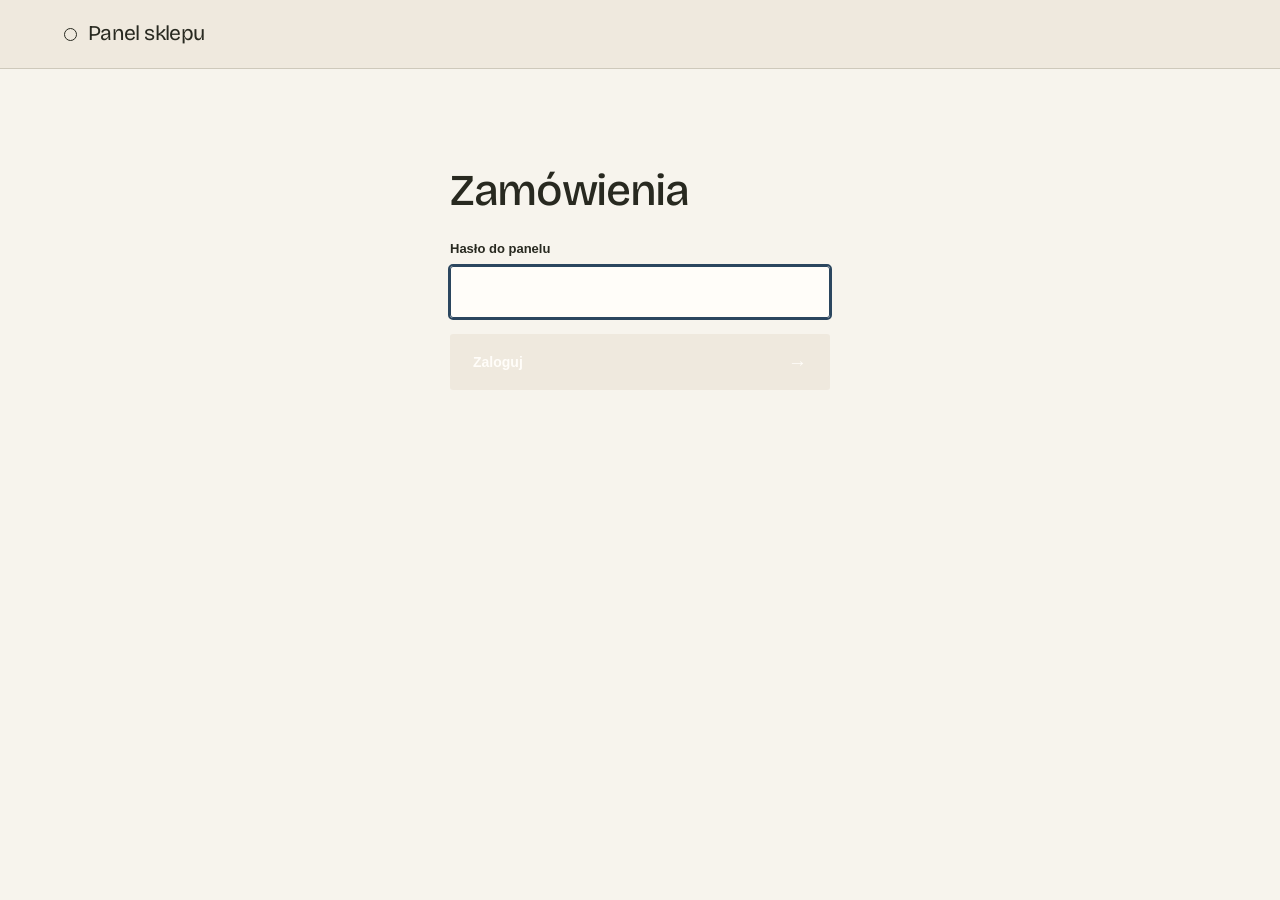
==== public/heartshop/panel/index.html @ 70d25403 "Extract standalone Heartshop Vouchers with PAYMOVE checkout" ====
<!doctype html>
<html lang="pl">
<head>
<meta charset="utf-8">
<meta name="viewport" content="width=device-width, initial-scale=1">
<title>Zamówienia — panel sklepu</title>
<meta name="robots" content="noindex, nofollow">
<link rel="stylesheet" href="../assets/shop.css?v=10">
<link rel="stylesheet" href="../assets/panel.css?v=1">
</head>
<body class="panel">
<div class="demo-banner" id="demo-banner" hidden>Tryb testowy — zamówienia z sandboxa, bez prawdziwych płatności.</div>

<header class="site-header">
  <div class="wrap">
    <span class="brand" id="shop-name">Panel sklepu</span>
    <div class="header-end" id="session-actions" hidden>
      <a class="btn btn-ghost btn-sm" href="../api/panel.php?action=export" id="export">Pobierz CSV</a>
      <button type="button" class="btn btn-ghost btn-sm" id="logout">Wyloguj</button>
    </div>
  </div>
</header>

<main class="wrap panel-main">
  <section id="login" class="login" hidden>
    <h1>Zamówienia</h1>
    <form id="login-form" class="login-form" novalidate>
      <div class="field">
        <label for="password">Hasło do panelu</label>
        <input id="password" type="password" autocomplete="current-password" required>
      </div>
      <div class="form-alert" id="login-alert" role="alert" hidden></div>
      <button class="btn btn-block" type="submit" id="login-button">Zaloguj</button>
    </form>
  </section>

  <section id="app" hidden>
    <form class="redeem" id="redeem-form" novalidate>
      <div class="field">
        <label for="redeem-code">Realizacja vouchera</label>
        <div class="redeem-row">
          <input id="redeem-code" autocomplete="off" autocapitalize="characters" spellcheck="false" placeholder="np. K7PM-4QXT" maxlength="12">
          <button class="btn btn-sm" type="submit">Oznacz jako wykorzystany</button>
        </div>
      </div>
      <p class="redeem-result" id="redeem-result" role="status" hidden></p>
    </form>

    <div class="filters">
      <div class="views" role="group" aria-label="Które zamówienia" id="views"></div>
      <div class="filter-row">
        <input type="search" id="search" placeholder="Szukaj: nazwisko, e-mail, numer, kod" aria-label="Szukaj">
        <select id="type" aria-label="Rodzaj">
          <option value="">Wszystko</option>

          <option value="voucher">Vouchery</option>
        </select>
        <select id="sort" aria-label="Kolejność">
          <option value="new">Najnowsze</option>
          <option value="old">Najstarsze</option>
          <option value="amount">Największa kwota</option>
        </select>
      </div>
    </div>

    <div class="form-alert" id="app-alert" role="alert" hidden></div>
    <p class="muted empty" id="empty" hidden>Nic tu nie ma.</p>
    <div class="orders" id="orders"></div>
  </section>
</main>
<script src="../assets/panel.js?v=1"></script>
</body>
</html>
---- public/heartshop/assets/shop.css ----
/* "Światło po zmroku": ink navy and candle honey up front, a calm light checkout after. */
@font-face { font-family: "Bricolage Grotesque"; font-style: normal; font-weight: 400; font-display: swap; src: url(fonts/bricolage-grotesque-400.woff2) format("woff2"); }
@font-face { font-family: "Bricolage Grotesque"; font-style: normal; font-weight: 500; font-display: swap; src: url(fonts/bricolage-grotesque-500.woff2) format("woff2"); }
:root {
  --night: #111e30;
  --deep: #0c1726;
  --honey: #f0be76;
  --honey-hover: #ffcf8d;
  --paper: #f5f6f8;
  --panel: #e9eef3;
  --white: #fff;
  --ink: #172538;
  --dim: #566375;
  --line: #d4dbe3;
  --field: #b9c5d2;
  --on-night: #f8f6ef;
  --on-night-dim: #c1cddd;
  --night-line: #354153;
  --error: #9b2c1f;
  --sans: -apple-system, BlinkMacSystemFont, "Segoe UI", sans-serif;
  --display: "Bricolage Grotesque", var(--sans);
  color-scheme: light;
}
* { box-sizing: border-box; }
[hidden] { display: none !important; }
html { -webkit-text-size-adjust: 100%; }
body { margin: 0; background: var(--paper); color: var(--ink); font: 16px/1.55 var(--sans); }
img, svg { display: block; max-width: 100%; }
a { color: inherit; text-underline-offset: 4px; }
button, input { font: inherit; -webkit-tap-highlight-color: transparent; }
button, a, input { touch-action: manipulation; }
::selection { background: var(--honey); color: var(--deep); }
h1, h2, h3 { font-family: var(--display); font-weight: 500; letter-spacing: -.035em; line-height: 1.06; margin: 0 0 .5em; text-wrap: balance; }
h1 { font-size: clamp(48px, 6.2vw, 88px); }
h2 { font-size: clamp(34px, 4vw, 55px); }
h3 { font-size: 25px; }
p { margin: 0 0 1em; }
.wrap { width: min(1280px, 90%); margin: 0 auto; }
.narrow { width: min(760px, 90%); }
.muted { color: var(--dim); }
.small { font-size: 13px; }
:focus-visible { outline: 3px solid #a66a24; outline-offset: 4px; }
.eyebrow { color: var(--dim); font-size: 13px; margin: 0 0 18px; }

/* Buttons: honey block, label left, arrow right */
.btn {
  display: inline-flex; align-items: center; justify-content: space-between; gap: 26px;
  min-height: 54px; padding: 15px 23px; border: 0; border-radius: 7px;
  background: var(--honey); color: var(--ink); font-size: 14px; font-weight: 600; line-height: 1.3;
  text-decoration: none; cursor: pointer; transition: background .18s, transform .18s;
}
.btn::after { content: "→"; font-size: 19px; font-weight: 400; line-height: 1; }
.btn:hover { background: var(--honey-hover); transform: translateY(-2px); }
.btn[disabled] { opacity: .5; cursor: wait; transform: none; }
.btn-block { width: 100%; }
.btn-ghost { background: transparent; color: var(--ink); box-shadow: inset 0 0 0 1px var(--field); }
.btn-ghost:hover { background: var(--white); transform: none; }
.btn-ghost::after, .btn-sm::after { content: none; }
.btn-sm { min-height: 44px; padding: 0 14px; font-size: 13px; justify-content: center; }

/* Header / footer */
.site-header { position: sticky; top: var(--banner-h, 0px); z-index: 10; background: var(--paper); border-bottom: 1px solid var(--line); }
.site-header .wrap { display: flex; align-items: center; justify-content: space-between; gap: 20px; min-height: 88px; }
.site-header.on-night { background: var(--night); color: var(--on-night); border-bottom-color: transparent; transition: border-color .18s; }
.site-header.on-night.scrolled { border-bottom-color: var(--night-line); }
.brand { display: inline-flex; align-items: center; gap: 11px; font-family: var(--display); font-size: 25px; letter-spacing: -.035em; line-height: 1.1; text-decoration: none; text-transform: lowercase; }
.brand::before { content: ""; width: 16px; height: 25px; flex: none; border: 1.5px solid currentColor; border-radius: 60% 40% 55% 45%; transform: rotate(18deg); }
.badge { font-size: 13px; text-decoration: none; white-space: nowrap; }
a.badge { font-weight: 600; }
a.badge:hover { text-decoration: underline; }
.badge.secure { color: var(--dim); }
.header-end { display: flex; align-items: center; gap: 18px; }
.lang { display: flex; font-size: 13px; font-weight: 600; letter-spacing: .04em; }
.lang > * { display: inline-flex; align-items: center; min-height: 44px; padding: 0 7px; text-decoration: none; }
.lang a { color: var(--dim); }
.lang a:hover { color: inherit; text-decoration: underline; }
.on-night .lang a { color: var(--on-night-dim); }
.on-night .lang a:hover { color: var(--on-night); }
.site-footer { border-top: 1px solid var(--line); padding: 28px 0 36px; font-size: 13px; color: var(--dim); }
.site-footer .wrap { display: flex; flex-wrap: wrap; gap: 8px 28px; justify-content: space-between; }
.site-footer nav { display: flex; gap: 20px; }
.site-footer a { text-decoration: none; }
.site-footer a:hover { text-decoration: underline; }
.demo-banner { position: sticky; top: 0; z-index: 30; background: #e8edf2; border-bottom: 1px solid #cdd5df; color: #405168; font-size: 13px; line-height: 1.4; text-align: center; padding: 10px 5%; }

/* Landing */
.top { background: var(--night); color: var(--on-night); }
.hero { display: grid; grid-template-columns: 1.05fr 1fr; gap: 4%; align-items: center; min-height: 665px; }
.hero-copy { padding: 35px 0 60px; }
.top .eyebrow { color: var(--on-night-dim); }
.hero h1 { max-width: 8.6em; margin-bottom: 0; }
.hero h1 em { font-style: normal; color: var(--honey); }
.lead { font-size: 17px; max-width: 40ch; }
.hero .lead { color: var(--on-night-dim); margin: 29px 0 0; text-wrap: pretty; }
.buy-row { display: flex; align-items: center; gap: 26px; margin: 34px 0 20px; }
.price { font-family: var(--display); font-size: 30px; letter-spacing: -.025em; white-space: nowrap; }
.reassure { display: flex; flex-wrap: wrap; gap: 4px 20px; padding: 0; margin: 0; list-style: none; font-size: 13px; color: var(--on-night-dim); }
.visual { position: relative; align-self: stretch; min-width: 0; min-height: 480px; margin: 15px 0 0; }
.visual img { position: absolute; inset: 0; width: 100%; height: 100%; object-fit: cover; object-position: 50% 58%; border-radius: 160px 160px 0 0; }
.visual figcaption { position: absolute; left: 22px; right: 20px; bottom: 19px; padding: 9px 12px; border-radius: 5px; background: var(--deep); color: #fff; font-size: 12px; }
.facts { display: flex; justify-content: space-between; gap: 20px; padding: 25px 0; border-top: 1px solid var(--night-line); font-size: 13px; color: var(--on-night-dim); }
.facts strong { color: var(--on-night); font-weight: 500; }

.section { padding: 85px 0 0; }
.features { display: grid; grid-template-columns: repeat(3, 1fr); gap: 40px; margin-top: 44px; padding: 30px 0; border-top: 1px solid var(--line); border-bottom: 1px solid var(--line); }
.card p:last-child { margin-bottom: 0; }
.features h3 { margin-bottom: 10px; }
.features p { font-size: 14px; max-width: 32ch; text-wrap: pretty; }
.split { display: grid; grid-template-columns: 1fr 1fr; gap: 10%; align-items: start; }
.split .muted { max-width: 43ch; }
.specs { margin: 0; padding: 0; list-style: none; border-top: 1px solid var(--line); font-size: 14px; }
.specs li { display: flex; justify-content: space-between; gap: 16px; padding: 14px 0; border-bottom: 1px solid var(--line); }
.specs li span:first-child { color: var(--dim); }
.faq { display: grid; grid-template-columns: .8fr 1.2fr; gap: 14%; padding-bottom: 85px; }
.faq h2 { max-width: 9ch; }
.faq details { border-bottom: 1px solid var(--line); }
.faq summary { cursor: pointer; list-style: none; padding: 19px 36px 19px 0; position: relative; }
.faq summary::-webkit-details-marker { display: none; }
.faq summary::after { content: "+"; position: absolute; right: 2px; top: 14px; font-size: 22px; font-weight: 300; transition: transform .2s; }
.faq details[open] summary::after { transform: rotate(45deg); }
.faq details p { color: var(--dim); font-size: 14px; padding-right: 36px; }
.cta-final { background: #e5eaf0; padding: 42px 0; }
.cta-final .wrap { display: flex; align-items: center; justify-content: space-between; gap: 25px; }
.cta-final h2 { font-size: 36px; margin-bottom: 10px; }
.cta-final p { color: var(--dim); font-size: 14px; margin: 0; }
.cta-final .btn { flex: none; }

/* Checkout */
.checkout { padding: 45px 0 65px; }
.checkout h1 { font-size: 48px; margin: 22px 0 12px; }
.back { font-size: 13px; color: var(--dim); text-decoration: none; }
.back:hover { color: var(--ink); text-decoration: underline; }
.layout { display: flex; flex-direction: column; gap: 22px; margin-top: 34px; }
.summary { display: contents; }
.sum-product { order: 1; }
.form { order: 2; }
.sum-pay { order: 3; }
.sum-product, .sum-pay { background: var(--panel); border-radius: 12px; padding: 24px; }
@media (min-width: 900px) {
  .layout { display: grid; grid-template-columns: minmax(0, 1.25fr) minmax(0, .85fr); gap: 9%; align-items: start; }
  .summary { display: flex; flex-direction: column; position: sticky; top: calc(108px + var(--banner-h, 0px)); z-index: 1; grid-column: 2; grid-row: 1; background: var(--panel); border-radius: 12px; }
  .sum-product, .sum-pay { background: none; padding: 30px; }
  .sum-pay { padding-top: 0; }
  .form { grid-column: 1; grid-row: 1; }
}
.fieldset { border: 0; border-top: 1px solid var(--line); margin: 0; padding: 26px 0 30px; min-width: 0; }
.fieldset legend { float: left; width: 100%; padding: 0; font-family: var(--display); font-size: 25px; font-weight: 500; letter-spacing: -.035em; line-height: 1.06; margin-bottom: 20px; }
.fieldset legend + * { clear: left; }
.grid { display: grid; gap: 18px; }
@media (min-width: 560px) { .grid-2 { grid-template-columns: 1fr 1fr; } .grid-pc { grid-template-columns: 9em 1fr; } }
.field label { display: block; font-size: 13px; font-weight: 550; margin-bottom: 7px; }
.field input {
  width: 100%; min-width: 0; min-height: 50px; padding: 13px 14px; border: 1px solid var(--field); border-radius: 6px;
  background: var(--white); color: var(--ink); caret-color: #a76b21; font-size: 16px; transition: border-color .15s;
}
.field textarea {
  display: block; width: 100%; min-width: 0; min-height: 96px; padding: 13px 14px; border: 1px solid var(--field); border-radius: 6px;
  background: var(--white); color: var(--ink); caret-color: #a76b21; font: inherit; font-size: 16px; resize: vertical;
}
.field input::placeholder, .field textarea::placeholder { color: #627085; }
.field input:focus, .field textarea:focus { outline: 2px solid #2b465f; outline-offset: 0; border-color: #2b465f; }
.field.invalid input { border-color: var(--error); }
.field .hint, .address > .hint { font-size: 12px; color: var(--dim); margin-top: 7px; }
.address > .hint { margin-top: -6px; }
.error { display: none; color: var(--error); font-size: 12px; margin-top: 7px; }
.invalid > .error, .field.invalid .error { display: block; }

.options { display: grid; gap: 10px; }
.option { position: relative; display: flex; align-items: center; gap: 12px; padding: 16px; border: 1px solid #bec9d4; border-radius: 7px; background: var(--white); cursor: pointer; }
.option input { position: absolute; opacity: 0; pointer-events: none; }
.option .dot { flex: none; width: 18px; height: 18px; border-radius: 50%; border: 1px solid #627085; display: grid; place-items: center; background: var(--white); }
.option input:checked ~ .dot { border-color: #203c56; }
.option input:checked ~ .dot::after { content: ""; width: 10px; height: 10px; border-radius: 50%; background: #203c56; }
.option:has(input:checked) { border-color: #2b465f; background: #eaf0f5; }
.option:has(input:focus-visible) { outline: 3px solid #a66a24; outline-offset: 2px; }
.option .body { flex: 1; min-width: 0; }
.option .title { display: block; font-size: 14px; font-weight: 550; }
.option .sub { display: block; font-size: 12px; color: var(--dim); }
.option .cost { font-size: 14px; white-space: nowrap; font-variant-numeric: tabular-nums; }
.option .cost.free { font-weight: 600; }
.reveal, .address { margin-top: 18px; }
.reveal[hidden] { display: none; }

.point { display: flex; align-items: center; gap: 14px; padding: 14px 16px; border: 1px solid #2b465f; border-radius: 7px; background: #eaf0f5; }
.point .body { flex: 1; min-width: 0; font-size: 14px; }
.point strong { display: block; font-weight: 550; }

.check { display: flex; gap: 10px; align-items: center; min-height: 44px; cursor: pointer; font-size: 14px; }
.check input { flex: none; width: 18px; height: 18px; margin: 0; accent-color: #203c56; }
.check-wrap.invalid .check { color: var(--error); }

.product-line { display: flex; gap: 16px; align-items: center; }
.thumb { flex: none; width: 64px; height: 78px; object-fit: cover; object-position: center 65%; border-radius: 5px; }
.product-line .body { flex: 1; min-width: 0; }
.product-line .name { font-family: var(--display); font-size: 22px; font-weight: 500; letter-spacing: -.035em; line-height: 1.1; }
.product-line .variant { font-size: 12px; color: var(--dim); margin-top: 6px; }
.price-each { font-size: 14px; white-space: nowrap; }
.qty-row { display: flex; align-items: center; justify-content: space-between; margin-top: 20px; padding-top: 20px; border-top: 1px solid #c6d1dd; font-size: 13px; }
.stepper { display: inline-flex; align-items: center; border: 1px solid #c6d1dd; border-radius: 6px; background: var(--white); overflow: hidden; }
.stepper button { width: 44px; height: 44px; border: 0; background: none; font-size: 20px; cursor: pointer; color: var(--ink); }
.stepper button:hover:not(:disabled) { background: #dce4ec; }
.stepper button:disabled { opacity: .35; cursor: default; }
.stepper output { min-width: 2.4em; text-align: center; font-variant-numeric: tabular-nums; }
.totals { margin: 0 0 16px; font-size: 14px; }
.totals div { display: flex; justify-content: space-between; gap: 14px; padding: 8px 0; font-variant-numeric: tabular-nums; }
.totals .grand { border-top: 1px solid #c6d1dd; margin-top: 12px; padding-top: 20px; font-size: 22px; font-weight: 600; }
.sum-pay .btn { background: var(--night); color: var(--white); }
.sum-pay .btn:hover { background: #263c55; }
.nudge { font-size: 13px; color: #5d4226; background: #faefd9; border-radius: 6px; padding: 10px 13px; margin-bottom: 16px; }
.nudge[hidden] { display: none; }
.pay-note { margin: 14px 0 0; font-size: 12px; color: var(--dim); text-align: center; }
.form-alert { padding: 12px 14px; border: 1px solid var(--error); border-radius: 6px; color: var(--error); font-size: 13px; margin-bottom: 16px; background: var(--white); }
.form-alert.info { border-color: transparent; color: #5d4226; background: #faefd9; }
.form-alert[hidden] { display: none; }
.methods { margin-top: 16px; }

dialog.map { width: min(960px, 100vw - 24px); height: min(720px, 100dvh - 24px); padding: 0; border: 0; border-radius: 12px; }
dialog.map::backdrop { background: rgba(12, 23, 38, .6); }
dialog.map .bar { display: flex; justify-content: space-between; align-items: center; padding: 10px 16px; border-bottom: 1px solid var(--line); }
dialog.map[open] { display: flex; flex-direction: column; }
#map-host { flex: 1; min-height: 0; }
#map-host inpost-geowidget, #map-host iframe { display: block; width: 100%; height: 100%; border: 0; }

.spinner { width: 22px; height: 22px; border-radius: 50%; border: 2px solid currentColor; border-right-color: transparent; animation: spin .8s linear infinite; }
@keyframes spin { to { transform: rotate(360deg); } }

/* Thank-you / legal */
.thanks { display: grid; grid-template-columns: 1.15fr .85fr; gap: 12%; align-items: center; min-height: 650px; padding: 65px 0; }
.thanks h1 { font-size: clamp(45px, 5vw, 68px); margin: 23px 0 18px; }
.thanks .lead { color: var(--dim); font-size: 16px; max-width: 45ch; margin-bottom: 0; }
.thanks .btn { margin-top: 22px; }
.thanks .badge-mark { width: 54px; height: 54px; border-radius: 50%; display: grid; place-items: center; font-size: 24px; background: #dfe9e3; color: #315844; }
.thanks .badge-mark.wait { background: #faefd9; color: #7a5420; }
.thanks-photo { aspect-ratio: 4 / 5; width: 100%; height: auto; object-fit: cover; object-position: 50% 62%; border-radius: 120px 120px 0 0; }
.legal { padding: 56px 0; }
.legal h1 { font-size: clamp(40px, 5vw, 56px); }
.legal h2 { font-size: 25px; margin-top: 1.8em; }
.legal p { color: var(--dim); }
.legal p.form-alert { color: #5d4226; }
.placeholder { background: #faefd9; color: #5d4226; padding: 0 .25em; }

/* Voucher: the card is the product, so it is also the hero visual, the thank-you visual and the printout */
.voucher-visual { display: grid; place-items: center; align-self: stretch; min-height: 480px; margin: 15px 0 0; }
.voucher-card {
  --notch: 15px;
  position: relative; display: grid; gap: 10px; width: min(460px, 100%); padding: 34px 34px 30px;
  border-radius: 14px; background: linear-gradient(150deg, #fff7ea, #f6dfb8 70%, #f0be76); color: var(--deep);
  box-shadow: 0 30px 60px -28px rgba(0, 0, 0, .55);
  -webkit-mask: radial-gradient(circle var(--notch) at 0 62%, #0000 98%, #000) left / 51% 100% no-repeat,
                radial-gradient(circle var(--notch) at 100% 62%, #0000 98%, #000) right / 51% 100% no-repeat;
          mask: radial-gradient(circle var(--notch) at 0 62%, #0000 98%, #000) left / 51% 100% no-repeat,
                radial-gradient(circle var(--notch) at 100% 62%, #0000 98%, #000) right / 51% 100% no-repeat;
}
.voucher-visual .voucher-card { transform: rotate(-4deg); }
.voucher-card [hidden] { display: none !important; }
.v-kind { font-size: 12px; font-weight: 600; letter-spacing: .14em; text-transform: uppercase; color: #7a5420; }
.v-product { font-family: var(--display); font-size: clamp(30px, 3.4vw, 42px); font-weight: 500; letter-spacing: -.035em; line-height: 1.04; text-wrap: balance; }
.v-for { font-size: 17px; }
.v-dedication { font-size: 15px; font-style: italic; color: #4a3a26; max-width: 36ch; }
.v-code-row { display: flex; align-items: baseline; justify-content: space-between; gap: 16px; margin-top: 12px; padding-top: 18px; border-top: 1.5px dashed rgba(12, 23, 38, .35); }
.v-code-label { font-size: 12px; letter-spacing: .14em; text-transform: uppercase; color: #7a5420; }
.v-code { font: 600 clamp(24px, 3vw, 30px)/1 ui-monospace, "SF Mono", Menlo, monospace; letter-spacing: .08em; }
.v-valid, .v-how, .v-seller { font-size: 13px; color: #4a3a26; }
.v-seller { font-weight: 600; }
.voucher-card.used .v-code { text-decoration: line-through; opacity: .55; }
.thumb.voucher-thumb { display: block; height: 52px; border-radius: 6px; background: linear-gradient(150deg, #fff7ea, #f0be76); box-shadow: inset 0 0 0 1px rgba(12, 23, 38, .12); }
.thanks-visual { min-height: 0; }
.voucher-page main { padding: 48px 0 72px; }
.vouchers { display: grid; gap: 28px; justify-items: center; }
.vouchers .voucher-card { width: min(560px, 100%); }
.thanks-wait h1 { font-size: clamp(36px, 5vw, 52px); }

@media print {
  @page { margin: 14mm; }
  body { background: #fff; }
  .no-print, .demo-banner { display: none !important; }
  .voucher-page main { padding: 0; }
  .vouchers { gap: 10mm; }
  .voucher-card { box-shadow: none; border: 1px solid #c9b48f; break-inside: avoid; print-color-adjust: exact; -webkit-print-color-adjust: exact; }
}

@media (max-width: 900px) {
  .hero { min-height: 580px; }
  .hero h1 { font-size: 58px; }
  .buy-row { flex-wrap: wrap; gap: 18px; }
  .visual img { border-radius: 120px 120px 0 0; }
}
@media (max-width: 640px) {
  .site-header .wrap { min-height: 72px; gap: 12px; }
  .brand { font-size: 20px; }
  .header-end { gap: 8px; }
  .lang > * { padding: 0 5px; }
  .hero { display: flex; flex-direction: column; gap: 0; align-items: stretch; min-height: 0; }
  .hero-copy { display: contents; }
  .top .eyebrow { order: 0; margin: 18px 0 10px; }
  .hero h1 { order: 1; font-size: 54px; max-width: 10ch; padding-bottom: 25px; }
  .visual { order: 2; flex: none; height: 340px; min-height: 340px; margin: 0 0 24px; }
  .hero .voucher-visual { order: 2; min-height: 0; margin: 0 0 28px; padding: 8px 4px; }
  .voucher-card { padding: 26px 24px 24px; --notch: 12px; }
  .visual img { border-radius: 100px 100px 0 0; object-position: 50% 62%; }
  .visual figcaption { left: 12px; right: 12px; bottom: 12px; }
  .hero .lead { order: 3; font-size: 15px; margin: 0; }
  .buy-row { order: 4; flex-wrap: nowrap; justify-content: space-between; gap: 14px; margin: 23px 0 18px; }
  .price { font-size: 27px; }
  .btn { padding: 15px 17px; gap: 13px; }
  .reassure { order: 5; margin-bottom: 27px; }
  .facts { padding: 20px 0; font-size: 12px; gap: 14px; }
  .facts span { max-width: 12ch; }
  .facts strong { display: block; }
  .section { padding-top: 48px; }
  .features { grid-template-columns: 1fr; gap: 26px; margin-top: 28px; padding: 27px 0; }
  .features p { max-width: 40ch; }
  .split, .faq { grid-template-columns: 1fr; gap: 20px; }
  .faq { padding-bottom: 48px; }
  .faq h2 { max-width: none; }
  .cta-final { padding: 30px 0; }
  .cta-final .wrap { flex-direction: column; align-items: flex-start; }
  .cta-final h2 { font-size: 30px; }
  .checkout { padding: 30px 0 48px; }
  .checkout h1 { font-size: 38px; }
  .thanks { grid-template-columns: 1fr; gap: 35px; min-height: 0; padding: 36px 0; }
  .thanks h1 { font-size: 49px; }
  .thanks-photo { display: none; }
}
@media (max-width: 420px) { .secure { display: none; } }
@media (prefers-reduced-motion: reduce) {
  *, *::before, *::after { transition: none !important; }
}

/* Heartshop: an editorial product story with a clear, quiet path to checkout. */
:root {
  --night: #efe9de; --deep: #282920; --honey: #693f2e; --honey-hover: #513022;
  --paper: #f7f4ed; --panel: #eee9df; --white: #fffdf9; --ink: #282920;
  --dim: #5d6257; --line: #d8d6c9; --field: #aaa99b; --on-night: #282920;
  --on-night-dim: #54594f; --night-line: #cec9bb;
}
html[data-offer="masaz-60"] {
  --night: #e7d7d0; --deep: #342c32; --honey: #714e5b; --honey-hover: #583a45;
  --paper: #f8f3ee; --panel: #eee4dd; --white: #fffdfa; --ink: #342c32;
  --dim: #675961; --line: #dccfc9; --field: #b7a7a3; --on-night: #342c32;
  --on-night-dim: #62515a; --night-line: #cdbab3;
}
body { background: var(--paper); }
::selection { background: #d6b89e; color: var(--deep); }
:focus-visible { outline-color: #865039; }
.wrap { width: min(1320px, 90%); }
h1, h2, h3 { letter-spacing: -.03em; }
h1 { font-size: clamp(50px, 6.1vw, 88px); line-height: .99; }
h2 { font-size: clamp(36px, 4.3vw, 58px); }
.btn { background: var(--honey); color: #fff; border-radius: 3px; padding: 17px 23px; min-height: 56px; }
.btn:hover { background: var(--honey-hover); }
.btn-ghost { background: transparent; color: var(--ink); }
.btn-ghost:hover { background: var(--white); }
.site-header, .site-header.on-night { background: var(--night); color: var(--ink); border-bottom: 1px solid var(--night-line); }
.site-header .wrap { min-height: 76px; }
.brand { font-size: 22px; text-transform: none; letter-spacing: -.03em; }
.brand::before { width: 11px; height: 11px; border: 1px solid currentColor; border-radius: 50%; transform: none; }
.header-end { gap: 24px; }
a.badge { border-bottom: 1px solid currentColor; padding: 8px 0; }
.on-night .lang a { color: var(--dim); }
.on-night .lang a:hover { color: var(--ink); }
.demo-banner { background: var(--deep); color: #fff; border: 0; }
.top { background: var(--night); }
.hero { grid-template-columns: minmax(0, .92fr) minmax(0, 1.08fr); gap: 7%; min-height: 630px; }
.hero-copy { padding: 65px 0; }
.demo-note { margin: 0 0 30px; color: var(--dim); font-size: 12px; line-height: 1.5; }
.hero h1 { max-width: 10ch; }
.hero h1 em { color: var(--honey); font-style: normal; }
.hero .lead { color: var(--on-night-dim); margin-top: 27px; font-size: 16px; line-height: 1.7; }
.buy-row { gap: 24px; margin: 32px 0 23px; }
.price { font-size: 27px; }
.reassure { color: var(--on-night-dim); gap: 6px 20px; }
.reassure li + li::before { content: '·'; margin-right: 20px; }
.visual { margin: 30px 0 0; min-height: 540px; }
.visual img { border-radius: 0; object-position: 50% 55%; }
.visual figcaption { left: auto; right: 0; bottom: 0; max-width: 265px; margin: 0; padding: 10px 14px; border-radius: 0; background: var(--paper); color: var(--dim); font-size: 13px; }
.facts { padding: 24px 0; font-size: 13px; color: var(--on-night-dim); }
.facts strong { color: var(--ink); }
.section { padding-top: 110px; }
.features { margin-top: 48px; padding: 30px 0 38px; gap: 7%; }
.features h3 { font-size: 24px; }
.features p { font-size: 15px; line-height: 1.7; }
.split { gap: 14%; }
.specs { font-size: 15px; }
.specs li { padding: 17px 0; }
.faq { padding-bottom: 110px; }
.faq summary { padding: 21px 40px 21px 0; }
.faq details p { font-size: 15px; line-height: 1.7; }
.cta-final { background: #e5e0d3; padding: 56px 0; }
html[data-offer="masaz-60"] .cta-final { background: #e8d9d2; }
.cta-final h2 { font-size: clamp(31px, 3vw, 42px); }
.site-footer { padding: 30px 0 38px; }
.checkout { padding-top: 56px; }
.checkout h1 { font-size: clamp(42px, 5vw, 58px); }
.summary, .sum-product, .sum-pay { border-radius: 3px; }
.field input, .field textarea, .option, .point, .stepper { border-radius: 3px; }
.option:has(input:checked), .point { background: var(--panel); border-color: var(--ink); }
.option input:checked ~ .dot { border-color: var(--honey); }
.option input:checked ~ .dot::after { background: var(--honey); }
.check input { accent-color: var(--honey); }
.sum-pay .btn { background: var(--honey); color: white; }
.sum-pay .btn:hover { background: var(--honey-hover); }
.thanks-photo { border-radius: 0; }
.voucher-visual { position: relative; background: #c9b1aa; min-height: 540px; margin: 30px 0 0; padding: 50px; }
.voucher-visual-label { position: absolute; top: 20px; left: 22px; font-size: 13px; color: #493840; }
.voucher-card { display: grid; gap: 12px; width: min(460px, 100%); padding: 38px; border-radius: 2px; background: #faf5eb; color: #342c32; box-shadow: 0 18px 35px rgba(54,35,43,.18); -webkit-mask: none; mask: none; }
.voucher-visual .voucher-card { transform: rotate(-3deg); }
.v-kind, .v-code-label { color: #76545e; letter-spacing: .08em; }
.v-product { font-size: clamp(32px, 3.5vw, 46px); }
.v-dedication, .v-valid, .v-how, .v-seller { color: #62515a; }
.v-code-row { border-top: 1px solid #cdbab3; }
.thumb.voucher-thumb { background: #e5d3c9; box-shadow: none; border-radius: 2px; }
@media (max-width: 900px) {
  .hero { min-height: 0; gap: 5%; }
  .hero h1 { font-size: clamp(48px, 7vw, 68px); }
  .visual img { border-radius: 0; }
  .voucher-visual { padding: 30px; }
}
@media (max-width: 640px) {
  .site-header .wrap { min-height: 68px; }
  .brand { font-size: 19px; }
  .header-end { gap: 10px; }
  .hero { display: flex; }
  .hero-copy { display: contents; }
  .demo-note { order: 0; margin: 30px 0 18px; font-size: 13px; }
  .hero h1 { order: 1; font-size: clamp(45px, 12vw, 58px); max-width: 10ch; padding: 0 0 26px; }
  .visual { order: 2; height: 380px; min-height: 380px; margin: 0 0 25px; }
  .visual img { border-radius: 0; }
  .visual figcaption { left: auto; right: 0; bottom: 0; max-width: 245px; }
  .hero .voucher-visual { order: 2; min-height: 335px; margin: 0 0 25px; padding: 45px 27px; }
  .voucher-card { padding: 28px 25px; }
  .hero .lead { order: 3; margin: 0; font-size: 15px; }
  .buy-row { order: 4; margin: 25px 0 20px; }
  .reassure { order: 5; margin-bottom: 28px; }
  .reassure li + li::before { margin-right: 12px; }
  .facts { gap: 12px; }
  .section { padding-top: 65px; }
  .features { gap: 28px; margin-top: 30px; }
  .faq { padding-bottom: 65px; }
  .cta-final { padding: 42px 0; }
  .thanks-photo { display: none; }
}
@media print {
  .voucher-card { box-shadow: none; border: 1px solid #cdbab3; }
}
.demo-context { color: var(--dim); font-size: 13px; margin: 20px 0 0; }
.v-demo { color: #653d4d; font-size: 13px; font-weight: 600; }
---- public/heartshop/assets/panel.css ----
/* Seller's panel: the shop's tokens, quieter. Built phone-first: vouchers get redeemed at the massage table. */
.panel .site-header .wrap { min-height: 68px; }
.panel .brand { font-size: 21px; }
.panel-main { padding: 28px 0 64px; }
.login { max-width: 380px; margin: 8vh auto 0; }
.login h1 { font-size: 44px; }
.login-form { display: grid; gap: 16px; margin-top: 26px; }
.login .btn { background: var(--night); color: var(--white); }

.redeem { background: var(--panel); border-radius: 12px; padding: 18px; }
.redeem-row { display: flex; gap: 10px; }
.redeem-row input { font: 600 18px/1 ui-monospace, "SF Mono", Menlo, monospace; letter-spacing: .06em; text-transform: uppercase; }
.redeem-row .btn { flex: none; min-height: 50px; background: var(--night); color: var(--white); }
.redeem-result { margin: 12px 0 0; font-size: 14px; }
.link { border: 0; background: none; padding: 0 0 0 10px; color: inherit; font-weight: 600; text-decoration: underline; cursor: pointer; }

.filters { display: grid; gap: 12px; margin: 26px 0 18px; }
.views { display: flex; flex-wrap: wrap; gap: 8px; }
.view { min-height: 40px; padding: 0 14px; border: 1px solid var(--field); border-radius: 999px; background: var(--white); color: var(--ink); font-size: 14px; cursor: pointer; }
.view.active { background: var(--night); border-color: var(--night); color: var(--white); }
.view .count { margin-left: 7px; font-variant-numeric: tabular-nums; opacity: .7; }
.filter-row { display: grid; grid-template-columns: 1fr auto auto; gap: 8px; }
.filter-row input, .filter-row select, .redeem-row input {
  width: 100%; min-width: 0; min-height: 50px; padding: 0 14px; border: 1px solid var(--field); border-radius: 6px;
  background: var(--white); color: var(--ink); font-size: 16px;
}

.orders { display: grid; gap: 12px; }
.order { background: var(--white); border: 1px solid var(--line); border-radius: 12px; padding: 18px; display: grid; gap: 12px; }
.order.done { opacity: .72; }
.order.status-review { border-color: #e2b46b; }
.order p { margin: 0; }
.order-head { display: flex; flex-wrap: wrap; align-items: baseline; gap: 6px 12px; }
.order-number { font-weight: 600; font-variant-numeric: tabular-nums; }
.order-date { font-size: 13px; }
.order-total { margin-left: auto; font-weight: 600; font-variant-numeric: tabular-nums; }
.order-product { font-family: var(--display); font-size: 20px; letter-spacing: -.02em; }
.order-body { display: grid; gap: 10px 24px; font-size: 14px; }
@media (min-width: 720px) { .order-body { grid-template-columns: 1fr 1.2fr; } }
.contact { display: flex; flex-direction: column; gap: 2px; }
.contact a { color: var(--dim); text-decoration: none; overflow-wrap: anywhere; }
.contact a:hover { text-decoration: underline; }
.dedication { font-style: italic; }
.pill { font-size: 12px; font-weight: 600; padding: 3px 9px; border-radius: 999px; background: var(--panel); color: var(--dim); }
.pill.paid { background: #dfe9e3; color: #315844; }
.pill.review { background: #faefd9; color: #7a5420; }
.codes { list-style: none; margin: 8px 0 0; padding: 0; display: grid; gap: 6px; }
.code { display: flex; flex-wrap: wrap; align-items: center; gap: 4px 12px; padding: 6px 6px 6px 12px; border-radius: 8px; background: #faefd9; }
.code.used { background: var(--panel); }
.code.used .code-value { text-decoration: line-through; color: var(--dim); }
.code.expired { background: #f3e1dd; }
.code-value { font: 600 15px/1.2 ui-monospace, "SF Mono", Menlo, monospace; letter-spacing: .06em; }
.code-state { font-size: 12px; color: var(--dim); flex: 1; }
.code .btn-sm { min-height: 36px; background: var(--white); }
.invoice { padding: 12px; border-radius: 8px; background: var(--paper); font-size: 14px; display: grid; gap: 2px; }
.order-foot { display: grid; grid-template-columns: auto 1fr auto; gap: 10px; align-items: center; padding-top: 12px; border-top: 1px solid var(--line); }
.order-foot .check { font-size: 14px; }
.note { width: 100%; min-height: 40px; padding: 9px 12px; border: 1px solid var(--line); border-radius: 6px; font: inherit; font-size: 14px; resize: vertical; background: var(--paper); }
.empty { padding: 30px 0; text-align: center; }

@media (max-width: 640px) {
  .redeem-row { flex-direction: column; }
  .filter-row { grid-template-columns: 1fr 1fr; }
  .filter-row input { grid-column: 1 / -1; }
  .order-foot { grid-template-columns: 1fr; }
  .panel .header-end .btn-sm { padding: 0 10px; }
}
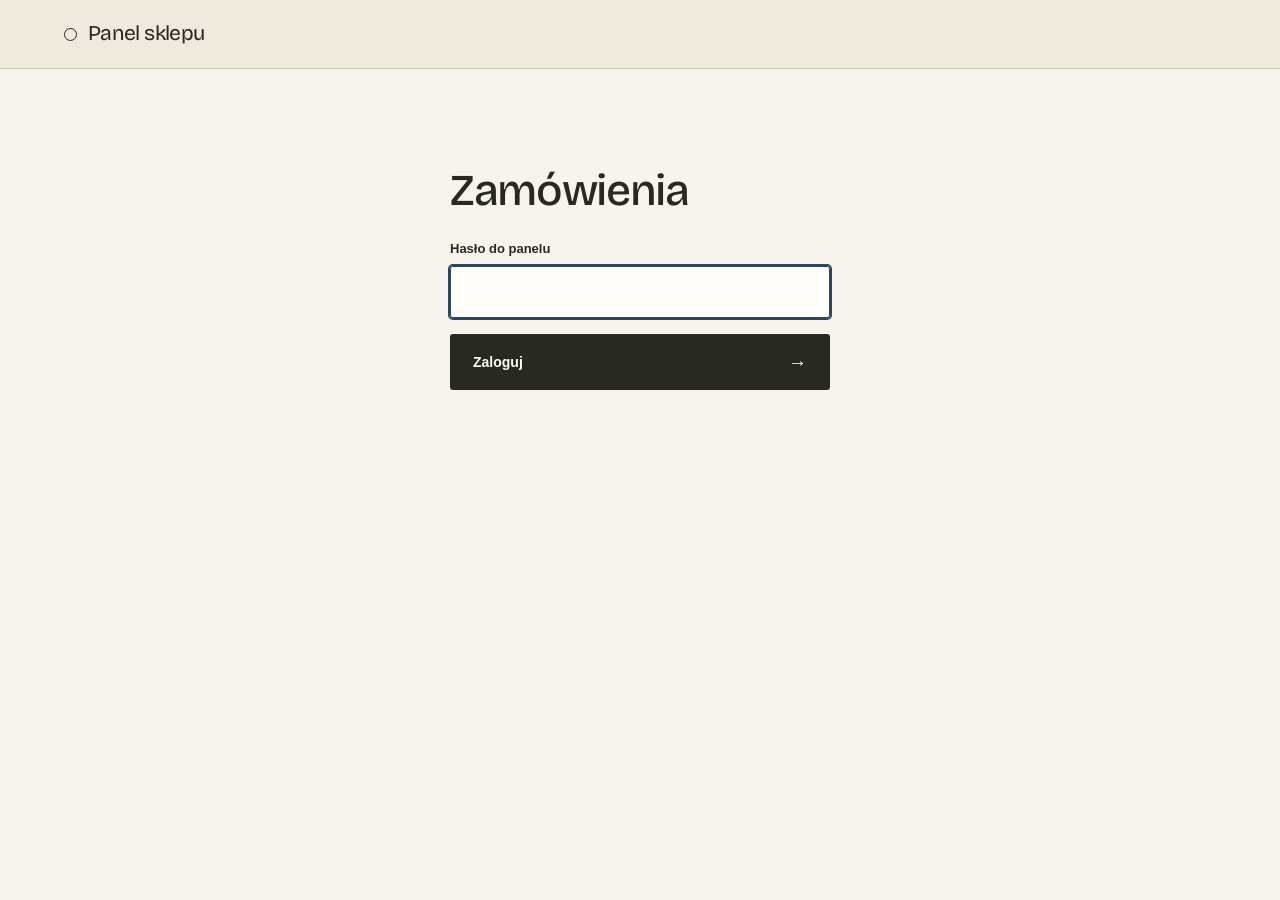
==== commit 46318dd6: "Book vouchers by buyer email with a secondary voucher number Owner decision for small businesses: th" ====
--- a/public/heartshop/panel/index.html
+++ b/public/heartshop/panel/index.html
@@ -6,7 +6,7 @@
 <title>Zamówienia — panel sklepu</title>
 <meta name="robots" content="noindex, nofollow">
 <link rel="stylesheet" href="../assets/shop.css?v=10">
-<link rel="stylesheet" href="../assets/panel.css?v=1">
+<link rel="stylesheet" href="../assets/panel.css?v=2">
 </head>
 <body class="panel">
 <div class="demo-banner" id="demo-banner" hidden>Tryb testowy — zamówienia z sandboxa, bez prawdziwych płatności.</div>
@@ -37,14 +37,14 @@
   <section id="app" hidden>
     <form class="redeem" id="redeem-form" novalidate>
       <div class="field">
-        <label for="redeem-code">Realizacja vouchera</label>
+        <label for="redeem-code">E-mail kupującego</label>
         <div class="redeem-row">
-          <input id="redeem-code" autocomplete="off" autocapitalize="characters" spellcheck="false" placeholder="np. K7PM-4QXT" maxlength="12">
-          <button class="btn btn-sm" type="submit">Oznacz jako wykorzystany</button>
+          <input id="redeem-code" autocomplete="off" type="email" autocapitalize="none" spellcheck="false" placeholder="np. ania@example.com" maxlength="254">
+          <button class="btn btn-sm" type="submit">Znajdź vouchery</button>
         </div>
       </div>
-      <p class="redeem-result" id="redeem-result" role="status" hidden></p>
     </form>
+    <div class="redeem-result" id="redeem-result" role="status" hidden></div>
 
     <div class="filters">
       <div class="views" role="group" aria-label="Które zamówienia" id="views"></div>
@@ -68,6 +68,6 @@
     <div class="orders" id="orders"></div>
   </section>
 </main>
-<script src="../assets/panel.js?v=1"></script>
+<script src="../assets/panel.js?v=3"></script>
 </body>
 </html>
--- a/public/heartshop/assets/shop.css
+++ b/public/heartshop/assets/shop.css
@@ -263,7 +263,6 @@
 .v-valid, .v-how, .v-seller { font-size: 13px; color: #4a3a26; }
 .v-seller { font-weight: 600; }
 .voucher-card.used .v-code { text-decoration: line-through; opacity: .55; }
-.thumb.voucher-thumb { display: block; height: 52px; border-radius: 6px; background: linear-gradient(150deg, #fff7ea, #f0be76); box-shadow: inset 0 0 0 1px rgba(12, 23, 38, .12); }
 .thanks-visual { min-height: 0; }
 .voucher-page main { padding: 48px 0 72px; }
 .vouchers { display: grid; gap: 28px; justify-items: center; }
@@ -409,7 +408,9 @@
 .v-product { font-size: clamp(32px, 3.5vw, 46px); }
 .v-dedication, .v-valid, .v-how, .v-seller { color: #62515a; }
 .v-code-row { border-top: 1px solid #cdbab3; }
-.thumb.voucher-thumb { background: #e5d3c9; box-shadow: none; border-radius: 2px; }
+.thumb.voucher-thumb { display: grid; place-items: center; height: 52px; border-radius: 2px; background: #bb9389; }
+.voucher-thumb span { display: grid; place-items: center; width: 54px; height: 34px; transform: rotate(-5deg); background: #f8efe3; color: #4e282c; box-shadow: 0 2px 4px #754f4d55; font: italic 12px Georgia, serif; }
+.voucher-thumb span::before, .voucher-thumb span::after { content: ""; width: 38px; border-top: 1px solid #c9aaa1; }
 @media (max-width: 900px) {
   .hero { min-height: 0; gap: 5%; }
   .hero h1 { font-size: clamp(48px, 7vw, 68px); }
--- a/public/heartshop/assets/panel.css
+++ b/public/heartshop/assets/panel.css
@@ -1,3 +1,4 @@
+/* Dark controls use --deep: the shop theme made --night a light surface. */
 /* Seller's panel: the shop's tokens, quieter. Built phone-first: vouchers get redeemed at the massage table. */
 .panel .site-header .wrap { min-height: 68px; }
 .panel .brand { font-size: 21px; }
@@ -5,19 +6,20 @@
 .login { max-width: 380px; margin: 8vh auto 0; }
 .login h1 { font-size: 44px; }
 .login-form { display: grid; gap: 16px; margin-top: 26px; }
-.login .btn { background: var(--night); color: var(--white); }
+.login .btn { background: var(--deep); color: var(--white); }
 
 .redeem { background: var(--panel); border-radius: 12px; padding: 18px; }
 .redeem-row { display: flex; gap: 10px; }
 .redeem-row input { font: 600 18px/1 ui-monospace, "SF Mono", Menlo, monospace; letter-spacing: .06em; text-transform: uppercase; }
-.redeem-row .btn { flex: none; min-height: 50px; background: var(--night); color: var(--white); }
+.redeem-row input[type="email"] { font-family: inherit; font-size: 17px; font-weight: 500; letter-spacing: normal; text-transform: none; }
+.redeem-row .btn { flex: none; min-height: 50px; background: var(--deep); color: var(--white); }
 .redeem-result { margin: 12px 0 0; font-size: 14px; }
 .link { border: 0; background: none; padding: 0 0 0 10px; color: inherit; font-weight: 600; text-decoration: underline; cursor: pointer; }
 
 .filters { display: grid; gap: 12px; margin: 26px 0 18px; }
 .views { display: flex; flex-wrap: wrap; gap: 8px; }
 .view { min-height: 40px; padding: 0 14px; border: 1px solid var(--field); border-radius: 999px; background: var(--white); color: var(--ink); font-size: 14px; cursor: pointer; }
-.view.active { background: var(--night); border-color: var(--night); color: var(--white); }
+.view.active { background: var(--deep); border-color: var(--deep); color: var(--white); }
 .view .count { margin-left: 7px; font-variant-numeric: tabular-nums; opacity: .7; }
 .filter-row { display: grid; grid-template-columns: 1fr auto auto; gap: 8px; }
 .filter-row input, .filter-row select, .redeem-row input {
